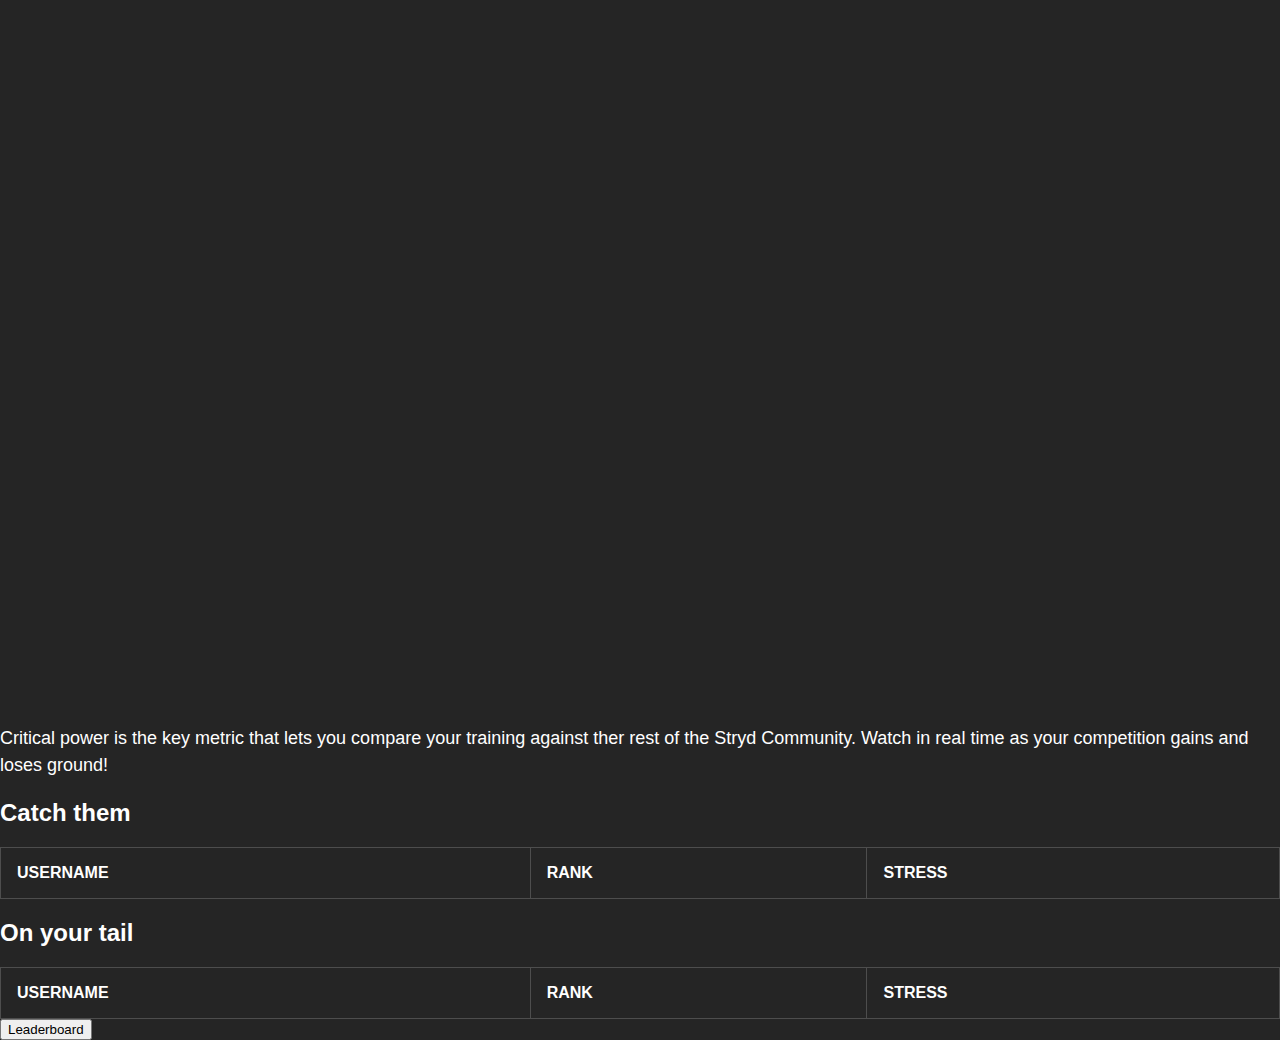
==== user.html @ 306ae95f "Add live update" ====
<!DOCTYPE html>
<html>
  <head>
    <title>Stryd Leaderboard</title>
    <link href="user.css" media="screen" rel="stylesheet" type="text/css" />
    <link href="shared.css" media="screen" rel="stylesheet" type="text/css" />
    <link href="grid.css" rel="stylesheet" type="text/css" />
    <script src="lodash.min.js"></script>
    <script src="data.js" type="text/javascript"></script>
    <script src="index.js" type="text/javascript"></script>
    <script src="user.js" type="text/javascript"></script>
  </head>
  <body>
      <div class="row page-wrap">
        <div class="header-row">
          <div class="container">
            <div class="col-offset-6 col-6 user">
              <div class="row">
                <div class="col-7 col-offset-1">
                  <div id="user-profile">
                  </div>
                </div>
                <div class="col-3">
                  <div id="user-avatar">
                  </div>
                </div>
              </div>
            </div>
          </div>
        </div>
        <div class="container">
          <p>Critical power is the key metric that lets you compare your training against ther rest of the Stryd Community.  Watch in real time as your competition gains and loses ground!</p>
          <div class="col-5">
            <div class="row">
              <h2 class="banner-title">Catch them</h2>
              <table id="ahead">
                <tr>
                  <th>USERNAME</th>
                  <th>RANK</th>
                  <th>STRESS</th>
                </tr>
              </table>
            </div>
          </div>
          <div class="col-offset-2 col-5">
            <div class="row">
              <h2 class="banner-title">On your tail</h2>
              <table id="behind">
                <tr>
                  <th>USERNAME</th>
                  <th>RANK</th>
                  <th>STRESS</th>
                </tr>
              </table>
            </div>
          </div>
          <div class="col-offset-5 btn-bar">
            <div class="flat">
              <button id="btn-leaderboard">Leaderboard</button>
            </div>
          </div>
        </div>
      </div>

      <div class="row">
        <div class="footer">
          <div class="footer-img">
          </div>
        </div>
      </div>


  </body>
</html>
---- user.css ----
body {
  font-family: 'TrimWebSemiBold', Arial, 'Helvetica Neue';
  background-color: #252525;
  color: #fff;
  margin: 0;
}

table {
  border-collapse: collapse;
  width: 100%
}

th, td {
  padding: 1rem;
  text-align: left;
  border: 1px solid #4D4D4D;
}

.header-row {
  width: 100%;
  height: 600px;
  background-image: url("./images/coach.jpg");
}

.user {
  margin-top: 100px;
  background-color: #1C1C1C;
  border-radius: 5px
}

.avatar {
  width: 150px;
  height: 150px;
  border: 8px solid #CD881A;
  margin: 1em;
}

.avatar:hover {
  border: 8px solid #FAD3A5;
}

.user-profile {
  margin: 1em;
}

.top-image {
  background-image: url("./images/bottom-seperator-transparent.png");
}

.increase {
  color: #F7A016;
}

.decrease {
  color: #C55400;
}

.darken {
  background: #1C1C1C;
}

p {
  font-size: 18px;
  line-height: 1.5em;
  margin-top: 25px;
}
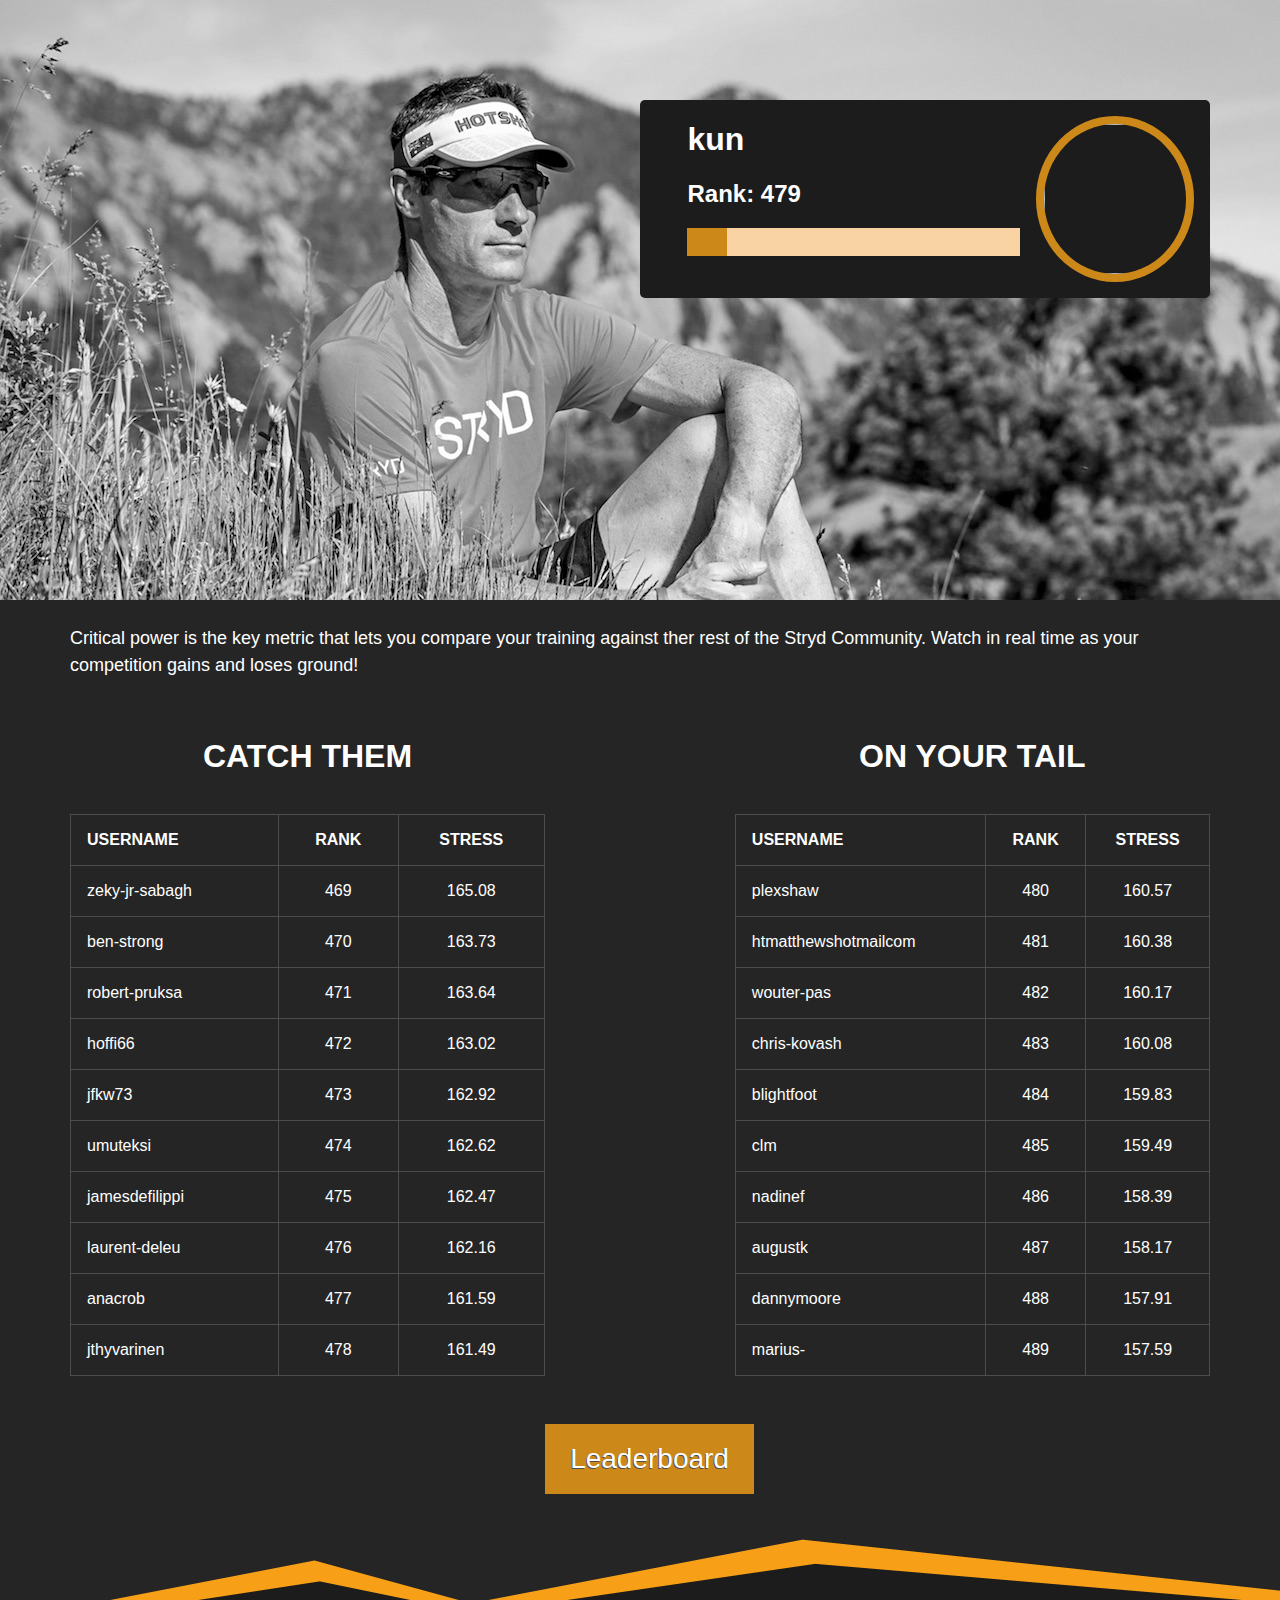
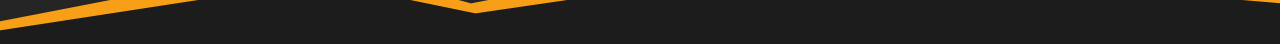
==== commit f499c7b4: "Merge pull request #1 from PlanetEfficacy/gh-pages" ====
--- a/user.html
+++ b/user.html
@@ -2,13 +2,9 @@
 <html>
   <head>
     <title>Stryd Leaderboard</title>
-    <link href="user.css" media="screen" rel="stylesheet" type="text/css" />
-    <link href="shared.css" media="screen" rel="stylesheet" type="text/css" />
-    <link href="grid.css" rel="stylesheet" type="text/css" />
-    <script src="lodash.min.js"></script>
-    <script src="data.js" type="text/javascript"></script>
-    <script src="index.js" type="text/javascript"></script>
-    <script src="user.js" type="text/javascript"></script>
+    <link href="./styles/user.css" media="screen" rel="stylesheet" type="text/css" />
+    <link href="./styles/shared.css" media="screen" rel="stylesheet" type="text/css" />
+    <link href="./styles/grid.css" rel="stylesheet" type="text/css" />
   </head>
   <body>
       <div class="row page-wrap">
@@ -34,11 +30,6 @@
             <div class="row">
               <h2 class="banner-title">Catch them</h2>
               <table id="ahead">
-                <tr>
-                  <th>USERNAME</th>
-                  <th>RANK</th>
-                  <th>STRESS</th>
-                </tr>
               </table>
             </div>
           </div>
@@ -46,11 +37,6 @@
             <div class="row">
               <h2 class="banner-title">On your tail</h2>
               <table id="behind">
-                <tr>
-                  <th>USERNAME</th>
-                  <th>RANK</th>
-                  <th>STRESS</th>
-                </tr>
               </table>
             </div>
           </div>
@@ -68,7 +54,9 @@
           </div>
         </div>
       </div>
-
-
+    <script src="./scripts/lodash.min.js"></script>
+    <script src="./scripts/data.js" type="text/javascript"></script>
+    <script src="./scripts/index.js" type="text/javascript"></script>
+    <script src="./scripts/user.js" type="text/javascript"></script>
   </body>
 </html>
--- a/styles/user.css
+++ b/styles/user.css
@@ -0,0 +1,70 @@
+body {
+  font-family: 'TrimWebSemiBold', Arial, 'Helvetica Neue';
+  background-color: #252525;
+  color: #fff;
+  margin: 0;
+}
+
+table {
+  border-collapse: collapse;
+  width: 100%
+}
+
+th, td {
+  padding: 1rem;
+  text-align: left;
+  border: 1px solid #4D4D4D;
+}
+
+p {
+  font-size: 18px;
+  line-height: 1.5em;
+  margin-top: 25px;
+}
+
+.header-row {
+  width: 100%;
+  height: 600px;
+  background-image: url("../images/coach.jpg");
+}
+
+.user {
+  margin-top: 100px;
+  background-color: #1C1C1C;
+  border-radius: 5px
+}
+
+.avatar {
+  width: 150px;
+  height: 150px;
+  border: 8px solid #CD881A;
+  margin: 1em;
+}
+
+.avatar:hover {
+  border: 8px solid #FAD3A5;
+}
+
+.user-profile {
+  margin: 1em;
+}
+
+.top-image {
+  background-image: url("../images/bottom-seperator-transparent.png");
+}
+
+.increase {
+  color: #F7A016;
+}
+
+.decrease {
+  color: #C55400;
+}
+
+.darken {
+  background: #1C1C1C;
+}
+
+.center-text {
+  text-align: center;
+}
--- a/styles/shared.css
+++ b/styles/shared.css
@@ -0,0 +1,98 @@
+.banner-title {
+  font-size: 2em;
+  font-weight: bold;
+  line-height: 2;
+  text-align: center;
+  text-transform: uppercase;
+}
+
+.highlightable:hover {
+  background: #1C1C1C
+}
+
+.bar {
+  background-color: #FAD3A5;
+  width: 100%;
+  height: 28px;
+  margin-top: 7px;
+}
+
+.inner-bar {
+  background-color: #CD881A;
+  height: 100%;
+  position: relative;
+  -webkit-transition: width 1000ms linear;
+  -moz-transition: width 1000ms linear;
+  transition: width 1000ms linear;
+  color: #fff;
+  line-height: 28px;
+  font-weight: bold;
+}
+
+.data-label {
+  margin-right: 10px;
+  float: right;
+}
+
+.footer-img {
+  height: 150px;
+  background-image: url("../images/bottom-seperator-transparent.png");
+  background-size: cover;
+}
+
+html, body {
+  height: 100%;
+}
+.page-wrap {
+  min-height: 100%;
+  margin-bottom: -150px;
+}
+.page-wrap:after {
+  content: "";
+  display: block;
+}
+.site-footer, .page-wrap:after {
+  height: 150px;
+}
+
+.circle {
+  border-radius: 50%;
+}
+
+button {
+  display: inline-block;
+  margin: 0 10px 0 0;
+  padding: 10px 25px;
+  font-size: 28px;
+  line-height: 1.8;
+  appearance: none;
+  box-shadow: none;
+  border-radius: 0;
+}
+
+button:focus {
+  outline: none
+}
+
+.flat button {
+  color: #fff;
+  background-color: #CD881A;
+  text-shadow: -1px 1px #4D4D4D;
+  border: none;
+}
+
+.flat button:hover,
+.flat button.hover {
+  background-color: #F5A214;
+  text-shadow: -1px 1px #27496d;
+}
+
+.flat button:active,
+.flat button.active {
+  background-color: #FAD3A5;
+  text-shadow: -1px 1px #193047;
+}
+
+.btn-bar {
+  margin-top: 3rem;
+}
--- a/styles/grid.css
+++ b/styles/grid.css
@@ -0,0 +1,80 @@
+
+.container {
+  max-width: 1140px;
+  margin-left: auto;
+  margin-right: auto;
+}
+
+.col-1 { width: 8.33%; }
+.col-2 { width: 16.66%; }
+.col-3 { width: 25%; }
+.col-4 { width: 33.33%; }
+.col-5 { width: 41.66%; }
+.col-6 { width: 50%; }
+.col-7 { width: 58.33%; }
+.col-8 { width: 66.66%; }
+.col-9 { width: 75%; }
+.col-10 { width: 83.33%; }
+.col-11 { width: 91.66%; }
+.col-12 { width: 100%; }
+
+.col-offset-1 { margin-left: 8.33%; }
+.col-offset-2 { margin-left: 16.66%; }
+.col-offset-3 { margin-left: 25%; }
+.col-offset-4 { margin-left: 33.33%; }
+.col-offset-5 { margin-left: 41.68%; }
+.col-offset-6 { margin-left: 50%; }
+.col-offset-7 { margin-left: 58.33%; }
+.col-offset-8 { margin-left: 66.66%; }
+.col-offset-9 { margin-left: 75%; }
+
+
+[class*="col-"] {
+  float: left;
+  width: 100%;
+}
+
+.row-space { margin-bottom: 25px }
+
+.row::after {
+  content: "";
+  clear: both;
+  display: block;
+}
+@media only screen and (max-width: 600px) { .hide-s { display: none }}
+@media only screen and (min-width: 600px) {
+  .col-m-1 { width: 8.33%; }
+  .col-m-2 { width: 16.66%; }
+  .col-m-3 { width: 25%; }
+  .col-m-4 { width: 33.33%; }
+  .col-m-5 { width: 41.66%; }
+  .col-m-6 { width: 50%; }
+  .col-m-7 { width: 58.33%; }
+  .col-m-8 { width: 66.66%; }
+  .col-m-9 { width: 75%; }
+  .col-m-10 { width: 83.33%; }
+  .col-m-11 { width: 91.66%; }
+  .col-m-12 { width: 100%; }
+  .hide-m { display: none; }
+}
+
+@media only screen and (min-width: 768px) {
+  .col-1 { width: 8.33%; }
+  .col-2 { width: 16.66%; }
+  .col-3 { width: 25%; }
+  .col-4 { width: 33.33%; }
+  .col-5 { width: 41.66%; }
+  .col-6 { width: 50%; }
+  .col-7 { width: 58.33%; }
+  .col-8 { width: 66.66%; }
+  .col-9 { width: 75%; }
+  .col-10 { width: 83.33%; }
+  .col-11 { width: 91.66%; }
+  .col-12 { width: 100%; }
+  .hide-lg { display: none; }
+}
+
+img {
+  max-width: 100%;
+  height: auto;
+}
